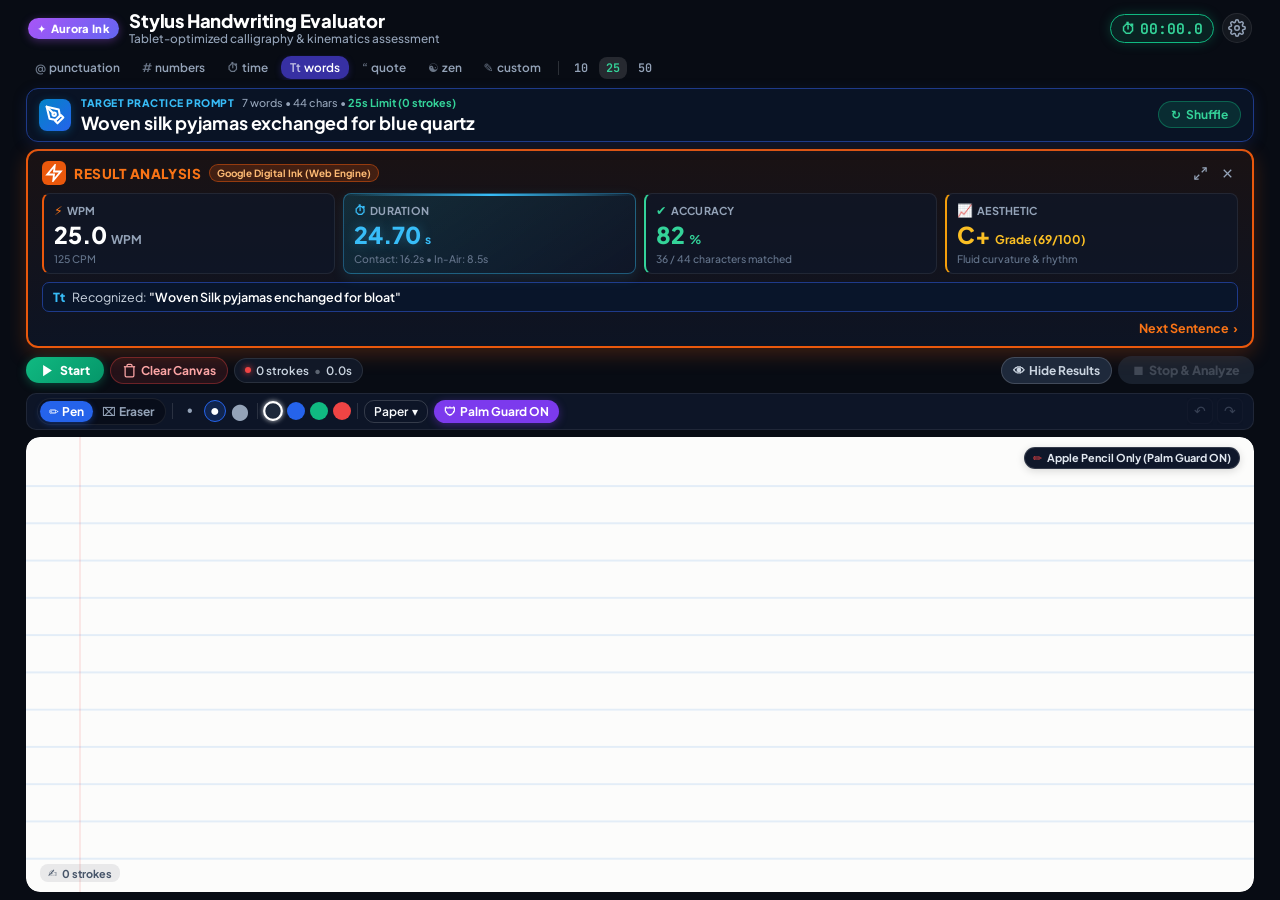
==== web_testing_environment/index.html @ 8c49cb5a "RapidWrite Studio: tablet handwriting evaluator, 4-metric dashboard (WPM, DURATION, ACCURACY, AESTHE" ====
<!DOCTYPE html>
<html lang="en">
<head>
  <meta charset="UTF-8">
  <meta name="viewport" content="width=device-width, initial-scale=1.0, maximum-scale=5.0, user-scalable=yes, viewport-fit=cover">
  <title>Stylus Handwriting Evaluator — Rapid Write</title>
  <link rel="preconnect" href="https://fonts.googleapis.com">
  <link rel="preconnect" href="https://fonts.gstatic.com" crossorigin>
  <link href="https://fonts.googleapis.com/css2?family=Plus+Jakarta+Sans:wght@400;500;600;700;800&family=JetBrains+Mono:wght@400;500;700&display=swap" rel="stylesheet">
  <link rel="stylesheet" href="style.css">
  <script src="tesseract.min.js"></script>
</head>
<body class="dark-theme">
  <div class="app-container">

    <!-- 1. TOP HEADER (Aurora Ink, Title, Live Timer at Top Right, Settings) -->
    <header class="app-header">
      <div class="header-left">
        <div class="badge-aurora">
          <span class="aurora-sparkle">✦</span>
          <span>Aurora Ink</span>
        </div>
        <div class="title-wrap">
          <h1>Stylus Handwriting Evaluator</h1>
          <p class="subtitle">Tablet-optimized calligraphy & kinematics assessment</p>
        </div>
      </div>

      <div class="header-right">
        <!-- Live Countdown / Elapsed Timer placed at TOP -->
        <div class="timer-badge-top" id="topTimerBadge" title="Timer starts automatically on first pen stroke">
          <span class="timer-icon">⏱</span>
          <span class="timer-digits" id="topTimerDigits">00:00.0</span>
        </div>

        <!-- Settings Gear Button -->
        <button type="button" class="btn-icon-gear" id="btnSettings" title="Studio Settings & Diagnostics">
          <svg width="18" height="18" viewBox="0 0 24 24" fill="none" stroke="currentColor" stroke-width="2" stroke-linecap="round" stroke-linejoin="round">
            <circle cx="12" cy="12" r="3"></circle>
            <path d="M19.4 15a1.65 1.65 0 0 0 .33 1.82l.06.06a2 2 0 0 1 0 2.83 2 2 0 0 1-2.83 0l-.06-.06a1.65 1.65 0 0 0-1.82-.33 1.65 1.65 0 0 0-1 1.51V21a2 2 0 0 1-2 2 2 2 0 0 1-2-2v-.09A1.65 1.65 0 0 0 9 19.4a1.65 1.65 0 0 0-1.82.33l-.06.06a2 2 0 0 1-2.83 0 2 2 0 0 1 0-2.83l.06-.06a1.65 1.65 0 0 0 .33-1.82 1.65 1.65 0 0 0-1.51-1H3a2 2 0 0 1-2-2 2 2 0 0 1 2-2h.09A1.65 1.65 0 0 0 4.6 9a1.65 1.65 0 0 0-.33-1.82l-.06-.06a2 2 0 0 1 0-2.83 2 2 0 0 1 2.83 0l.06.06a1.65 1.65 0 0 0 1.82.33H9a1.65 1.65 0 0 0 1-1.51V3a2 2 0 0 1 2-2 2 2 0 0 1 2 2v.09a1.65 1.65 0 0 0 1 1.51 1.65 1.65 0 0 0 1.82-.33l.06-.06a2 2 0 0 1 2.83 0 2 2 0 0 1 0 2.83l-.06.06a1.65 1.65 0 0 0-.33 1.82V9a1.65 1.65 0 0 0 1.51 1H21a2 2 0 0 1 2 2 2 2 0 0 1-2 2h-.09a1.65 1.65 0 0 0-1.51 1z"></path>
          </svg>
        </button>
      </div>
    </header>

    <!-- 2. CATEGORY / LENGTH SELECTOR (Monkeytype Style) -->
    <nav class="category-nav-bar" aria-label="Practice Categories">
      <div class="category-pill-group">
        <button type="button" class="cat-pill" data-cat="punctuation">
          <span class="cat-prefix">@</span> punctuation
        </button>
        <button type="button" class="cat-pill" data-cat="numbers">
          <span class="cat-prefix">#</span> numbers
        </button>
        <button type="button" class="cat-pill" data-cat="time">
          <span class="cat-prefix">⏱</span> time
        </button>
        <button type="button" class="cat-pill active" data-cat="words">
          <span class="cat-prefix">Tt</span> words
        </button>
        <button type="button" class="cat-pill" data-cat="quote">
          <span class="cat-prefix">“</span> quote
        </button>
        <button type="button" class="cat-pill" data-cat="zen">
          <span class="cat-prefix">☯</span> zen
        </button>
        <button type="button" class="cat-pill" data-cat="custom">
          <span class="cat-prefix">✎</span> custom
        </button>
      </div>

      <div class="cat-vdivider"></div>

      <div class="length-pill-group">
        <button type="button" class="len-pill" data-len="10">10</button>
        <button type="button" class="len-pill active" data-len="25">25</button>
        <button type="button" class="len-pill" data-len="50">50</button>
      </div>
    </nav>

    <!-- 3. TARGET PRACTICE PROMPT CARD -->
    <section class="target-prompt-card" id="targetPromptCard">
      <div class="prompt-icon-badge">
        <svg width="20" height="20" viewBox="0 0 24 24" fill="none" stroke="currentColor" stroke-width="2.5" stroke-linecap="round" stroke-linejoin="round">
          <path d="M12 19l7-7 3 3-7 7-3-3z"></path>
          <path d="M18 13l-1.5-7.5L2 2l3.5 14.5L13 18l5-5z"></path>
          <path d="M2 2l7.586 7.586"></path>
          <circle cx="11" cy="11" r="2"></circle>
        </svg>
      </div>

      <div class="prompt-content-wrap">
        <div class="prompt-meta-header">
          <span class="prompt-title-tag">TARGET PRACTICE PROMPT</span>
          <span class="prompt-metrics-tag" id="promptMetricsTag">7 words • 44 chars • <span class="timing-highlight" id="promptTimingText">Timing (0 strokes)</span></span>
        </div>
        <div class="prompt-sentence-display" id="targetSentenceText">
          Woven silk pyjamas exchanged for blue quartz
        </div>
        <!-- Disappearance notice banner (Completely replaces the sentence when time expires) -->
        <div class="prompt-expired-completely hidden" id="promptExpiredNote">
          <div class="expired-lock-icon">🔒</div>
          <div class="expired-content">
            <strong>PROMPT TIME EXPIRED — SENTENCE DISAPPEARED</strong>
            <p>Target sentence is hidden! Continue writing the remainder from memory.</p>
          </div>
        </div>
      </div>

      <div class="prompt-actions-wrap">
        <button type="button" class="btn-shuffle" id="btnShufflePrompt" title="Load next practice sentence">
          <span class="icon-shuffle">↻</span>
          <span>Shuffle</span>
        </button>
      </div>
    </section>

    <!-- 4. STREAMLINED RESULT ANALYSIS CARD (Matching Speaker's Reference) -->
    <section class="result-analysis-card" id="resultAnalysisCard">
      <div class="result-card-header">
        <div class="header-tag-group">
          <div class="analysis-icon-box">
            <svg width="18" height="18" viewBox="0 0 24 24" fill="none" stroke="currentColor" stroke-width="2.5">
              <polygon points="13 2 3 14 12 14 11 22 21 10 12 10 13 2"></polygon>
            </svg>
          </div>
          <h2 class="analysis-title">RESULT ANALYSIS</h2>
          <span class="engine-badge" id="recognitionEngineBadge">Google Digital Ink (Web Engine)</span>
        </div>

        <div class="header-action-group">
          <button type="button" class="btn-card-ctrl" id="btnExpandResults" title="Toggle Fullscreen / Compact View">
            <svg width="15" height="15" viewBox="0 0 24 24" fill="none" stroke="currentColor" stroke-width="2">
              <polyline points="15 3 21 3 21 9"></polyline>
              <polyline points="9 21 3 21 3 15"></polyline>
              <line x1="21" y1="3" x2="14" y2="10"></line>
              <line x1="3" y1="21" x2="10" y2="14"></line>
            </svg>
          </button>
          <button type="button" class="btn-card-ctrl" id="btnCloseResults" title="Dismiss Results">
            <svg width="15" height="15" viewBox="0 0 24 24" fill="none" stroke="currentColor" stroke-width="2">
              <line x1="18" y1="6" x2="6" y2="18"></line>
              <line x1="6" y1="6" x2="18" y2="18"></line>
            </svg>
          </button>
        </div>
      </div>

      <!-- 4 High-Impact Metric Cards: WPM | DURATION | ACCURACY | AESTHETIC -->
      <div class="metrics-four-cards">
        <!-- Metric 1: WPM -->
        <div class="metric-card card-speed">
          <div class="metric-head">
            <span class="icon-stat icon-bolt">⚡</span>
            <span class="metric-label">WPM</span>
          </div>
          <div class="metric-value-wrap">
            <span class="metric-big-num" id="resSpeedValue">25.0</span>
            <span class="metric-unit">WPM</span>
          </div>
          <div class="metric-footer-note" id="resSpeedSub">125 CPM</div>
        </div>

        <!-- Metric 2: DURATION (Grounded Temporal Gating Model) -->
        <div class="metric-card card-duration">
          <div class="metric-head">
            <span class="icon-stat icon-timer">⏱</span>
            <span class="metric-label">DURATION</span>
          </div>
          <div class="metric-value-wrap">
            <span class="metric-big-num color-cyan" id="resDurationValue">24.70</span>
            <span class="metric-unit color-cyan">s</span>
          </div>
          <div class="metric-footer-note" id="resDurationSub">Contact: 16.2s • In-Air: 8.5s</div>
        </div>

        <!-- Metric 3: Accuracy -->
        <div class="metric-card card-accuracy">
          <div class="metric-head">
            <span class="icon-stat icon-check">✔</span>
            <span class="metric-label">ACCURACY</span>
          </div>
          <div class="metric-value-wrap">
            <span class="metric-big-num color-green" id="resAccuracyValue">82</span>
            <span class="metric-unit color-green">%</span>
          </div>
          <div class="metric-footer-note" id="resAccuracySub">36 / 44 characters matched</div>
        </div>

        <!-- Metric 4: Aesthetic -->
        <div class="metric-card card-aesthetic">
          <div class="metric-head">
            <span class="icon-stat icon-chart">📈</span>
            <span class="metric-label">AESTHETIC</span>
          </div>
          <div class="metric-value-wrap">
            <span class="metric-big-num color-amber" id="resAestheticGrade">C+</span>
            <span class="metric-unit color-amber" id="resAestheticScore">Grade (69/100)</span>
          </div>
          <div class="metric-footer-note" id="resAestheticSub">Fluid curvature & rhythm</div>
        </div>
      </div>

      <!-- Recognized Text Strip -->
      <div class="recognized-text-bar">
        <span class="rec-symbol">Tt</span>
        <span class="rec-content">
          Recognized: <strong id="resRecognizedText">"Woven Silk pyjamas enchanged for bloat"</strong>
        </span>
      </div>

      <!-- Next Sentence Button -->
      <div class="result-card-footer">
        <button type="button" class="btn-next-sentence" id="btnNextSentence">
          <span>Next Sentence</span>
          <span class="arrow-icon">›</span>
        </button>
      </div>
    </section>

    <!-- 5. ACTION BAR (Start, Clear Canvas, Live Telemetry, Hide Results, Stop & Analyze) -->
    <!-- Positioned ABOVE the notepad so the bottom is completely free! -->
    <section class="canvas-action-bar">
      <div class="action-bar-left">
        <!-- 1. Start Button: Step 1 Arming State (Timer held stationary at 00:00.0) -->
        <button type="button" class="btn-action-start" id="btnStartSession" title="Step 1: Arm writing session. Timer starts on first pen stroke.">
          <svg width="15" height="15" viewBox="0 0 24 24" fill="currentColor">
            <polygon points="5 3 19 12 5 21 5 3"></polygon>
          </svg>
          <span id="lblStartSession">Start</span>
        </button>

        <button type="button" class="btn-action-clear" id="btnClearCanvas">
          <svg width="15" height="15" viewBox="0 0 24 24" fill="none" stroke="currentColor" stroke-width="2">
            <polyline points="3 6 5 6 21 6"></polyline>
            <path d="M19 6v14a2 2 0 0 1-2 2H7a2 2 0 0 1-2-2V6m3 0V4a2 2 0 0 1 2-2h4a2 2 0 0 1 2 2v2"></path>
          </svg>
          <span>Clear Canvas</span>
        </button>

        <div class="telemetry-pill-active" id="telemetryPill">
          <span class="pulse-dot"></span>
          <span id="statStrokesPill">0 strokes</span>
          <span class="pill-sep">•</span>
          <span id="statTimePill">0.0s</span>
        </div>
      </div>

      <div class="action-bar-right">
        <button type="button" class="btn-toggle-results" id="btnToggleResults">
          <span class="eye-icon">👁</span>
          <span id="lblToggleResults">Hide Results</span>
        </button>

        <!-- 5. Stop & Analyze Button: Step 5 Duration = T_last - T_first -->
        <button type="button" class="btn-submit-analyze" id="btnSubmitAnalyze" disabled title="Step 5: Stop recording and compute Writing Duration = T_last - T_first">
          <span class="rocket-icon">⏹</span>
          <span id="lblSubmitAnalyze">Stop &amp; Analyze</span>
        </button>
      </div>
    </section>

    <!-- 6. CANVAS TOOLBAR (Pen, Eraser, Sizes, Colors, Paper Type, Palm Guard, Undo/Redo) -->
    <section class="canvas-toolbar">
      <div class="toolbar-left">
        <!-- Pen & Eraser Mode Toggle -->
        <div class="tool-switch">
          <button type="button" class="tool-btn active" id="btnToolPen">
            <span class="tool-icon">✏</span>
            <span>Pen</span>
          </button>
          <button type="button" class="tool-btn" id="btnToolEraser">
            <span class="tool-icon">⌧</span>
            <span>Eraser</span>
          </button>
        </div>

        <div class="tool-divider"></div>

        <!-- Stroke Width Dots -->
        <div class="stroke-size-selector" aria-label="Stroke Thickness">
          <button type="button" class="size-dot sm" data-size="2" title="Fine (2px)">•</button>
          <button type="button" class="size-dot md active" data-size="4" title="Medium (4px)">●</button>
          <button type="button" class="size-dot lg" data-size="7" title="Bold (7px)">⬤</button>
        </div>

        <div class="tool-divider"></div>

        <!-- Color Swatches -->
        <div class="color-palette" aria-label="Ink Color">
          <button type="button" class="swatch-btn active" data-color="#1e293b" style="background-color: #1e293b;" title="Dark Charcoal"></button>
          <button type="button" class="swatch-btn" data-color="#2563eb" style="background-color: #2563eb;" title="Royal Blue"></button>
          <button type="button" class="swatch-btn" data-color="#10b981" style="background-color: #10b981;" title="Emerald Green"></button>
          <button type="button" class="swatch-btn" data-color="#ef4444" style="background-color: #ef4444;" title="Crimson Red"></button>
        </div>

        <div class="tool-divider"></div>

        <!-- Paper Selector Dropdown -->
        <div class="dropdown-container">
          <button type="button" class="btn-paper-select" id="btnPaperSelect">
            <span>Paper</span>
            <span class="dropdown-caret">▾</span>
          </button>
          <div class="paper-dropdown-menu hidden" id="paperMenu">
            <button type="button" class="paper-option active" data-paper="ruled">Ruled Lined Paper</button>
            <button type="button" class="paper-option" data-paper="grid">Grid Graph Paper</button>
            <button type="button" class="paper-option" data-paper="blank">Blank White Paper</button>
          </div>
        </div>

        <!-- Palm Guard Toggle Pill -->
        <button type="button" class="btn-palm-guard active" id="btnPalmGuard" title="Strict Palm Rejection: Pen draws ink, finger scrolls vertically">
          <span class="shield-icon">🛡</span>
          <span>Palm Guard ON</span>
        </button>
      </div>

      <div class="toolbar-right">
        <!-- Undo & Redo -->
        <div class="history-controls">
          <button type="button" class="btn-history" id="btnUndo" title="Undo stroke (Ctrl+Z)" disabled>
            <span>↶</span>
          </button>
          <button type="button" class="btn-history" id="btnRedo" title="Redo stroke (Ctrl+Y)" disabled>
            <span>↷</span>
          </button>
        </div>
      </div>
    </section>

    <!-- 7. NOTEPAD CANVAS WRITING AREA -->
    <!-- 
      SEPARATION OF STYLUS WRITING FROM TOUCH SCROLLING:
      - touch-action: pan-y enables native, fluid vertical scrolling when touched by fingers / palms.
      - Pointer events are inspected:
        • 'pen' pointer events draw handwriting on the canvas and call preventDefault().
        • 'touch' pointer events are NEVER drawn and DO NOT prevent default, allowing the student
          to scroll the notepad vertically with their fingers effortlessly without leaving marks!
    -->
    <main class="notepad-scroll-container" id="notepadScrollContainer">
      <div class="notepad-sheet-frame" id="notepadSheetFrame">
        
        <!-- Floating Top-Right Badge: Apple Pencil Only (Palm Guard ON) -->
        <div class="canvas-floating-badge badge-top-right" id="badgeApplePencil">
          <span class="stylus-dot-icon">✏</span>
          <span id="lblInputStatus">Apple Pencil Only (Palm Guard ON)</span>
        </div>

        <!-- Floating Bottom-Left Badge: Stroke Counter -->
        <div class="canvas-floating-badge badge-bottom-left" id="badgeStrokeCount">
          <span>✍</span>
          <span id="canvasStrokesLabel">0 strokes</span>
        </div>

        <!-- Guidelines Canvas (Ruled lines / Grid) -->
        <canvas id="guideCanvas" class="sheet-canvas"></canvas>

        <!-- Active Ink Drawing Canvas -->
        <canvas id="drawCanvas" class="sheet-canvas"></canvas>
      </div>
    </main>

  </div>

  <!-- Settings & QR Modal -->
  <div class="modal-overlay hidden" id="settingsModal">
    <div class="modal-card">
      <div class="modal-header">
        <h3>Studio Settings &amp; Telemetry</h3>
        <button type="button" class="btn-modal-close" id="btnCloseModal">✕</button>
      </div>
      <div class="modal-body">
        <div class="setting-item">
          <div>
            <strong>Strict Stylus-Only Palm Rejection</strong>
            <p>Reject all finger touches from drawing (allows vertical touch scrolling)</p>
          </div>
          <input type="checkbox" id="chkStrictStylus" checked>
        </div>
        <div class="setting-item">
          <div>
            <strong>Show Ruled Notebook Lines</strong>
            <p>Display calibrated writing guidelines on notepad</p>
          </div>
          <input type="checkbox" id="chkRuledLines" checked>
        </div>
        <div class="setting-item">
          <div>
            <strong>Desktop Mouse Debug Drawing</strong>
            <p>Allow mouse clicks to draw when testing on desktop laptop</p>
          </div>
          <input type="checkbox" id="chkMouseDebug" checked>
        </div>
        <div class="qr-connection-box">
          <strong>Connect iPad or Tablet:</strong>
          <p>Scan to open this live session on your tablet via Cloudflare Tunnel:</p>
          <img src="qr_code.png" alt="Cloudflare QR Code" class="modal-qr-img">
        </div>
      </div>
    </div>
  </div>

  <script src="app.js"></script>
</body>
</html>
---- web_testing_environment/style.css ----
/* ==========================================================================
   RapidWrite — Stylus Handwriting Evaluator UI
   Fixed Screen Tablet & Laptop Studio Layout (Zero Page Scrolling / Overflow)
   ========================================================================== */

:root {
  --bg-app: #080c14;
  --bg-card: #0d1424;
  --bg-card-hover: #121c32;
  --bg-elevated: #16223d;
  --border-subtle: rgba(255, 255, 255, 0.08);
  --border-medium: rgba(255, 255, 255, 0.16);

  --text-white: #ffffff;
  --text-primary: #f8fafc;
  --text-secondary: #94a3b8;
  --text-muted: #64748b;

  --accent-cyan: #38bdf8;
  --accent-blue: #2563eb;
  --accent-green: #10b981;
  --accent-green-bright: #34d399;
  --accent-orange: #ea580c;
  --accent-orange-bright: #f97316;
  --accent-purple: #7c3aed;
  --accent-purple-bright: #a855f7;
  --accent-red: #ef4444;
  --accent-amber: #f59e0b;

  --font-main: 'Plus Jakarta Sans', system-ui, -apple-system, sans-serif;
  --font-mono: 'JetBrains Mono', monospace;
}

* {
  box-sizing: border-box;
  margin: 0;
  padding: 0;
  -webkit-font-smoothing: antialiased;
}

/* ================= PREVENT ANY WINDOW SCROLLING ================= */
html, body {
  background: var(--bg-app);
  color: var(--text-primary);
  font-family: var(--font-main);
  width: 100vw;
  height: 100vh;
  height: 100dvh;
  height: 100svh; /* Smallest mobile viewport height: fits even with address bar! */
  margin: 0;
  padding: 0;
  overflow: hidden !important; /* STRICTLY ZERO PAGE SCROLLBARS */
  position: fixed; /* Prevents rubber-band page bouncing on iOS and Android */
  top: 0;
  left: 0;
  right: 0;
  bottom: 0;
  overscroll-behavior: none !important;
  touch-action: none !important; /* STRICTLY PREVENTS BROWSER SCROLLING */
  -webkit-user-select: none;
  user-select: none;
}

/* App Container: Fills 100% of visible viewport without any overflow */
.app-container {
  display: flex;
  flex-direction: column;
  width: 100%;
  height: 100%;
  height: 100dvh;
  height: 100svh;
  max-width: 1260px;
  margin: 0 auto;
  padding: clamp(4px, 1vh, 8px) clamp(8px, 1.5vw, 16px);
  gap: clamp(4px, 0.8vh, 8px);
  overflow: hidden !important; /* ZERO PAGE SCROLL */
  box-sizing: border-box;
}

/* ================= 1. APP HEADER ================= */
.app-header {
  display: flex;
  align-items: center;
  justify-content: space-between;
  padding: 2px 2px;
  gap: 10px;
  flex-shrink: 0; /* Never collapse */
}

.header-left {
  display: flex;
  align-items: center;
  gap: 10px;
  min-width: 0;
}

.badge-aurora {
  display: inline-flex;
  align-items: center;
  gap: 4px;
  background: linear-gradient(135deg, #a855f7 0%, #6366f1 100%);
  color: #ffffff;
  font-size: 0.7rem;
  font-weight: 800;
  padding: 3px 9px;
  border-radius: 16px;
  letter-spacing: 0.03em;
  white-space: nowrap;
  box-shadow: 0 2px 8px rgba(168, 85, 247, 0.35);
  flex-shrink: 0;
}

.title-wrap {
  min-width: 0;
}

.title-wrap h1 {
  font-size: clamp(0.92rem, 1.6vw, 1.15rem);
  font-weight: 800;
  color: var(--text-white);
  letter-spacing: -0.01em;
  white-space: nowrap;
  overflow: hidden;
  text-overflow: ellipsis;
  line-height: 1.2;
}

.title-wrap .subtitle {
  font-size: clamp(0.66rem, 1.1vw, 0.74rem);
  color: var(--text-secondary);
  font-weight: 500;
  white-space: nowrap;
  overflow: hidden;
  text-overflow: ellipsis;
  line-height: 1.2;
}

.header-right {
  display: flex;
  align-items: center;
  gap: 8px;
  flex-shrink: 0;
}

/* Live Countdown / Elapsed Timer Pill at TOP */
.timer-badge-top {
  display: inline-flex;
  align-items: center;
  gap: 5px;
  background: rgba(16, 185, 129, 0.12);
  border: 1.5px solid var(--accent-green);
  color: var(--accent-green-bright);
  padding: 4px 10px;
  border-radius: 16px;
  font-family: var(--font-mono);
  font-weight: 700;
  font-size: clamp(0.82rem, 1.4vw, 0.92rem);
  box-shadow: 0 0 12px rgba(16, 185, 129, 0.25);
  white-space: nowrap;
  transition: all 0.2s ease;
}

.timer-badge-top.warning {
  border-color: var(--accent-red);
  color: #fca5a5;
  background: rgba(239, 68, 68, 0.15);
  box-shadow: 0 0 12px rgba(239, 68, 68, 0.35);
}

.timer-icon {
  font-size: 0.9rem;
}

.btn-icon-gear {
  background: rgba(255, 255, 255, 0.05);
  border: 1px solid var(--border-subtle);
  color: var(--text-secondary);
  width: 30px;
  height: 30px;
  border-radius: 50%;
  display: flex;
  align-items: center;
  justify-content: center;
  cursor: pointer;
  transition: all 0.2s;
  flex-shrink: 0;
}

.btn-icon-gear:hover {
  background: rgba(255, 255, 255, 0.12);
  color: var(--text-white);
}

/* ================= 2. CATEGORY & LENGTH NAV ================= */
.category-nav-bar {
  display: flex;
  align-items: center;
  justify-content: flex-start;
  gap: 6px;
  padding: 1px 0;
  overflow-x: auto;
  scrollbar-width: none;
  -webkit-overflow-scrolling: touch;
  flex-shrink: 0; /* Never collapse */
}
.category-nav-bar::-webkit-scrollbar {
  display: none;
}

.category-pill-group,
.length-pill-group {
  display: flex;
  align-items: center;
  gap: 4px;
  flex-shrink: 0;
}

.cat-pill {
  background: transparent;
  border: none;
  color: var(--text-secondary);
  font-family: var(--font-main);
  font-size: 0.74rem;
  font-weight: 600;
  padding: 4px 9px;
  border-radius: 10px;
  cursor: pointer;
  transition: all 0.15s ease;
  display: inline-flex;
  align-items: center;
  gap: 3px;
  white-space: nowrap;
}

.cat-pill .cat-prefix {
  opacity: 0.7;
}

.cat-pill:hover {
  color: var(--text-primary);
  background: rgba(255, 255, 255, 0.05);
}

.cat-pill.active {
  background: #3730a3;
  color: #ffffff;
  box-shadow: 0 2px 6px rgba(55, 48, 163, 0.4);
}

.cat-vdivider {
  width: 1px;
  height: 14px;
  background: rgba(255, 255, 255, 0.15);
  margin: 0 2px;
  flex-shrink: 0;
}

.len-pill {
  background: transparent;
  border: none;
  color: var(--text-secondary);
  font-family: var(--font-mono);
  font-size: 0.74rem;
  font-weight: 600;
  padding: 3px 7px;
  border-radius: 8px;
  cursor: pointer;
  white-space: nowrap;
  transition: all 0.15s;
}

.len-pill:hover {
  color: var(--text-primary);
}

.len-pill.active {
  background: rgba(255, 255, 255, 0.12);
  color: var(--accent-green-bright);
}

/* ================= 3. TARGET PRACTICE PROMPT CARD ================= */
.target-prompt-card {
  background: #091325;
  border: 1.5px solid #1e3a8a;
  border-radius: 12px;
  padding: 7px 12px;
  display: flex;
  align-items: center;
  gap: 10px;
  box-shadow: 0 4px 14px rgba(30, 58, 138, 0.25);
  position: relative;
  flex-shrink: 0; /* Never collapse */
}

.prompt-icon-badge {
  width: 32px;
  height: 32px;
  min-width: 32px;
  background: linear-gradient(135deg, #0284c7 0%, #2563eb 100%);
  border-radius: 8px;
  display: flex;
  align-items: center;
  justify-content: center;
  color: #ffffff;
  box-shadow: 0 2px 8px rgba(2, 132, 199, 0.35);
  flex-shrink: 0;
}

.prompt-content-wrap {
  flex: 1;
  min-width: 0;
}

.prompt-meta-header {
  display: flex;
  align-items: center;
  gap: 8px;
  margin-bottom: 2px;
  flex-wrap: wrap;
}

.prompt-title-tag {
  font-size: 0.65rem;
  font-weight: 800;
  color: var(--accent-cyan);
  letter-spacing: 0.05em;
}

.prompt-metrics-tag {
  font-size: 0.68rem;
  color: var(--text-secondary);
  font-weight: 500;
}

.timing-highlight {
  color: var(--accent-green-bright);
  font-weight: 700;
}

.prompt-sentence-display {
  font-size: clamp(0.95rem, 1.6vw, 1.12rem);
  font-weight: 700;
  color: var(--text-white);
  line-height: 1.3;
  letter-spacing: -0.01em;
  transition: opacity 0.2s ease;
}

/* COMPLETE SENTENCE DISAPPEARANCE */
.prompt-sentence-display.disappeared {
  display: none !important;
}

.prompt-expired-completely {
  display: flex;
  align-items: center;
  gap: 8px;
  background: rgba(239, 68, 68, 0.12);
  border: 1.5px dashed rgba(239, 68, 68, 0.5);
  border-radius: 8px;
  padding: 6px 10px;
  color: #fca5a5;
  animation: fadeInExpired 0.3s ease-out;
}

.prompt-expired-completely.hidden {
  display: none !important;
}

.expired-lock-icon {
  font-size: 1.1rem;
  flex-shrink: 0;
}

.expired-content strong {
  display: block;
  font-size: 0.78rem;
  color: #f87171;
  letter-spacing: 0.03em;
}

.expired-content p {
  font-size: 0.7rem;
  color: #cbd5e1;
  margin-top: 1px;
}

@keyframes fadeInExpired {
  from { opacity: 0; transform: scale(0.98); }
  to { opacity: 1; transform: scale(1); }
}

.prompt-actions-wrap {
  display: flex;
  align-items: center;
  flex-shrink: 0;
}

.btn-shuffle {
  background: rgba(16, 185, 129, 0.15);
  border: 1px solid rgba(16, 185, 129, 0.4);
  color: var(--accent-green-bright);
  font-family: var(--font-main);
  font-size: 0.75rem;
  font-weight: 700;
  padding: 5px 12px;
  border-radius: 16px;
  cursor: pointer;
  display: inline-flex;
  align-items: center;
  gap: 5px;
  white-space: nowrap;
  transition: all 0.2s;
}

.btn-shuffle:hover {
  background: rgba(16, 185, 129, 0.25);
  border-color: var(--accent-green);
  transform: translateY(-1px);
}

/* ================= 4. STREAMLINED RESULT ANALYSIS CARD ================= */
.result-analysis-card {
  background: linear-gradient(180deg, rgba(234, 88, 12, 0.08) 0%, rgba(13, 20, 36, 0.98) 100%);
  border: 2px solid var(--accent-orange);
  border-radius: 12px;
  padding: 10px 14px;
  box-shadow: 0 6px 20px rgba(234, 88, 12, 0.25);
  display: flex;
  flex-direction: column;
  gap: 8px;
  flex-shrink: 0;
  max-height: 220px;
  overflow-y: auto;
  transition: all 0.3s ease;
}

.result-analysis-card.collapsed {
  display: none !important;
}

.result-card-header {
  display: flex;
  align-items: center;
  justify-content: space-between;
}

.header-tag-group {
  display: flex;
  align-items: center;
  gap: 8px;
}

.analysis-icon-box {
  width: 24px;
  height: 24px;
  background: var(--accent-orange);
  color: #ffffff;
  border-radius: 6px;
  display: flex;
  align-items: center;
  justify-content: center;
  flex-shrink: 0;
}

.analysis-title {
  font-size: 0.85rem;
  font-weight: 800;
  color: var(--accent-orange-bright);
  letter-spacing: 0.04em;
}

.engine-badge {
  background: rgba(234, 88, 12, 0.2);
  border: 1px solid rgba(234, 88, 12, 0.5);
  color: #fdba74;
  font-size: 0.62rem;
  font-weight: 700;
  padding: 2px 7px;
  border-radius: 10px;
}

.header-action-group {
  display: flex;
  align-items: center;
  gap: 6px;
}

.btn-card-ctrl {
  background: transparent;
  border: none;
  color: var(--text-secondary);
  cursor: pointer;
  padding: 3px;
  border-radius: 5px;
  display: flex;
  align-items: center;
  justify-content: center;
  transition: color 0.15s;
}

.btn-card-ctrl:hover {
  color: var(--text-white);
  background: rgba(255, 255, 255, 0.08);
}

.metrics-three-cards,
.metrics-four-cards {
  display: grid;
  grid-template-columns: repeat(4, 1fr);
  gap: 8px;
}

.metric-card {
  background: rgba(15, 23, 42, 0.65);
  border: 1px solid rgba(255, 255, 255, 0.08);
  border-radius: 8px;
  padding: 8px 10px;
  display: flex;
  flex-direction: column;
  gap: 2px;
  transition: transform 0.15s ease, border-color 0.15s ease;
}

/* Enhanced DURATION card styling */
.metric-card.card-duration {
  background: linear-gradient(145deg, rgba(14, 116, 144, 0.28) 0%, rgba(15, 23, 42, 0.8) 100%);
  border: 1px solid rgba(56, 189, 248, 0.38);
  box-shadow: 0 4px 14px rgba(56, 189, 248, 0.12);
  position: relative;
  overflow: hidden;
}

.metric-card.card-duration::after {
  content: '';
  position: absolute;
  top: 0;
  left: 0;
  right: 0;
  height: 2px;
  background: linear-gradient(90deg, transparent, var(--accent-cyan), transparent);
}

.metric-card.card-speed {
  border-left: 2px solid var(--accent-orange);
}

.metric-card.card-accuracy {
  border-left: 2px solid var(--accent-green-bright);
}

.metric-card.card-aesthetic {
  border-left: 2px solid var(--accent-amber);
}

.metric-head {
  display: flex;
  align-items: center;
  gap: 4px;
  font-size: 0.68rem;
  font-weight: 700;
  color: var(--text-secondary);
  letter-spacing: 0.02em;
}

.icon-stat {
  font-size: 0.78rem;
}

.icon-bolt {
  color: var(--accent-orange-bright);
}

.icon-timer {
  color: var(--accent-cyan);
}

.icon-check {
  color: var(--accent-green-bright);
}

.icon-chart {
  color: var(--accent-amber);
}

.metric-value-wrap {
  display: flex;
  align-items: baseline;
  gap: 4px;
}

.metric-big-num {
  font-family: var(--font-main);
  font-size: clamp(1.2rem, 2vw, 1.45rem);
  font-weight: 800;
  color: var(--text-white);
}

.metric-big-num.color-green {
  color: var(--accent-green-bright);
}

.metric-big-num.color-amber {
  color: #fbbf24;
}

.metric-big-num.color-cyan {
  color: var(--accent-cyan);
  text-shadow: 0 0 12px rgba(56, 189, 248, 0.35);
}

.metric-unit {
  font-size: 0.75rem;
  font-weight: 700;
  color: var(--text-secondary);
}

.metric-unit.color-green {
  color: var(--accent-green-bright);
}

.metric-unit.color-amber {
  color: #fbbf24;
}

.metric-unit.color-cyan {
  color: var(--accent-cyan);
}

.metric-footer-note {
  font-size: 0.65rem;
  color: var(--text-muted);
  font-weight: 500;
  margin-top: 1px;
}

.recognized-text-bar {
  background: #09152a;
  border: 1px solid #1e3a8a;
  border-radius: 7px;
  padding: 6px 10px;
  display: flex;
  align-items: center;
  gap: 7px;
}

.rec-symbol {
  font-weight: 800;
  color: var(--accent-cyan);
  font-size: 0.78rem;
}

.rec-content {
  font-size: 0.78rem;
  color: #cbd5e1;
}

.rec-content strong {
  color: var(--text-white);
  font-weight: 600;
}

.result-card-footer {
  display: flex;
  justify-content: flex-end;
}

.btn-next-sentence {
  background: transparent;
  border: none;
  color: var(--accent-orange-bright);
  font-family: var(--font-main);
  font-size: 0.78rem;
  font-weight: 700;
  cursor: pointer;
  display: inline-flex;
  align-items: center;
  gap: 4px;
  transition: transform 0.15s;
}

.btn-next-sentence:hover {
  transform: translateX(3px);
  color: #fb923c;
}

/* ================= 5. CANVAS ACTION BAR ================= */
.canvas-action-bar {
  display: flex;
  align-items: center;
  justify-content: space-between;
  padding: 1px 0;
  gap: 8px;
  flex-shrink: 0; /* Never collapse */
}

.action-bar-left,
.action-bar-right {
  display: flex;
  align-items: center;
  gap: 6px;
  flex-wrap: nowrap;
}

/* 1. START SESSION BUTTON: Step 1 Arming State */
.btn-action-start {
  background: linear-gradient(135deg, #10b981 0%, #059669 100%);
  border: none;
  color: #ffffff;
  font-family: var(--font-main);
  font-size: 0.76rem;
  font-weight: 800;
  padding: 5px 14px;
  border-radius: 16px;
  cursor: pointer;
  display: inline-flex;
  align-items: center;
  gap: 5px;
  white-space: nowrap;
  box-shadow: 0 2px 10px rgba(16, 185, 129, 0.35);
  transition: all 0.2s ease;
}

.btn-action-start:hover {
  transform: translateY(-1px);
  box-shadow: 0 4px 14px rgba(16, 185, 129, 0.5);
}

.btn-action-start.armed {
  background: linear-gradient(135deg, #0d9488 0%, #0f766e 100%);
  box-shadow: 0 0 12px rgba(13, 148, 136, 0.7);
  animation: pulseArmed 1.8s infinite;
}

.btn-action-start.writing {
  background: linear-gradient(135deg, #2563eb 0%, #1d4ed8 100%);
  box-shadow: 0 0 12px rgba(37, 99, 235, 0.6);
  animation: none;
}

@keyframes pulseArmed {
  0% { box-shadow: 0 0 6px rgba(13, 148, 136, 0.4); }
  50% { box-shadow: 0 0 16px rgba(13, 148, 136, 0.85); }
  100% { box-shadow: 0 0 6px rgba(13, 148, 136, 0.4); }
}

.btn-action-clear {
  background: rgba(239, 68, 68, 0.12);
  border: 1px solid rgba(239, 68, 68, 0.35);
  color: #fca5a5;
  font-family: var(--font-main);
  font-size: 0.75rem;
  font-weight: 700;
  padding: 5px 11px;
  border-radius: 16px;
  cursor: pointer;
  display: inline-flex;
  align-items: center;
  gap: 4px;
  white-space: nowrap;
  transition: all 0.2s;
}

.btn-action-clear:hover {
  background: rgba(239, 68, 68, 0.22);
  border-color: var(--accent-red);
}

.telemetry-pill-active {
  background: #111827;
  border: 1px solid rgba(255, 255, 255, 0.1);
  color: #cbd5e1;
  font-size: 0.72rem;
  font-weight: 600;
  padding: 4px 10px;
  border-radius: 16px;
  display: inline-flex;
  align-items: center;
  gap: 5px;
  white-space: nowrap;
}

.pulse-dot {
  width: 6px;
  height: 6px;
  border-radius: 50%;
  background: var(--accent-red);
  box-shadow: 0 0 6px var(--accent-red);
  flex-shrink: 0;
}

.pill-sep {
  opacity: 0.4;
}

.btn-toggle-results {
  background: #1e293b;
  border: 1px solid var(--border-medium);
  color: #cbd5e1;
  font-family: var(--font-main);
  font-size: 0.75rem;
  font-weight: 700;
  padding: 5px 11px;
  border-radius: 16px;
  cursor: pointer;
  display: inline-flex;
  align-items: center;
  gap: 4px;
  white-space: nowrap;
  transition: all 0.2s;
}

.btn-toggle-results:hover {
  background: #334155;
  color: #ffffff;
}

.btn-submit-analyze {
  background: linear-gradient(135deg, #f97316 0%, #ea580c 100%);
  border: none;
  color: #ffffff;
  font-family: var(--font-main);
  font-size: 0.78rem;
  font-weight: 800;
  padding: 6px 14px;
  border-radius: 16px;
  cursor: pointer;
  display: inline-flex;
  align-items: center;
  gap: 5px;
  white-space: nowrap;
  box-shadow: 0 3px 12px rgba(234, 88, 12, 0.4);
  transition: all 0.2s;
}

.btn-submit-analyze:hover:not(:disabled) {
  transform: translateY(-1px);
  box-shadow: 0 5px 16px rgba(234, 88, 12, 0.55);
}

.btn-submit-analyze:disabled {
  opacity: 0.4;
  cursor: not-allowed;
  box-shadow: none !important;
  transform: none !important;
  background: #334155;
  color: #94a3b8;
}

/* ================= 6. CANVAS TOOLBAR ================= */
.canvas-toolbar {
  background: #0d1527;
  border: 1px solid var(--border-subtle);
  border-radius: 10px;
  padding: 4px 10px;
  display: flex;
  align-items: center;
  justify-content: space-between;
  gap: 6px;
  overflow-x: auto;
  scrollbar-width: none;
  -webkit-overflow-scrolling: touch;
  flex-shrink: 0; /* Never collapse */
}
.canvas-toolbar::-webkit-scrollbar {
  display: none;
}

.toolbar-left,
.toolbar-right {
  display: flex;
  align-items: center;
  gap: 6px;
  flex-shrink: 0;
}

.tool-switch {
  display: flex;
  background: #080d1a;
  border-radius: 16px;
  padding: 2px;
  border: 1px solid var(--border-subtle);
}

.tool-btn {
  background: transparent;
  border: none;
  color: var(--text-secondary);
  font-family: var(--font-main);
  font-size: 0.75rem;
  font-weight: 700;
  padding: 3px 9px;
  border-radius: 12px;
  cursor: pointer;
  display: inline-flex;
  align-items: center;
  gap: 3px;
  white-space: nowrap;
  transition: all 0.15s;
}

.tool-btn.active {
  background: var(--accent-blue);
  color: #ffffff;
  box-shadow: 0 2px 6px rgba(37, 99, 235, 0.4);
}

.tool-divider {
  width: 1px;
  height: 16px;
  background: rgba(255, 255, 255, 0.12);
  flex-shrink: 0;
}

.stroke-size-selector {
  display: flex;
  align-items: center;
  gap: 3px;
}

.size-dot {
  width: 22px;
  height: 22px;
  border-radius: 50%;
  border: 1.5px solid transparent;
  background: transparent;
  color: var(--text-secondary);
  font-size: 1rem;
  display: flex;
  align-items: center;
  justify-content: center;
  cursor: pointer;
  transition: all 0.15s;
}

.size-dot.active {
  border-color: var(--accent-blue);
  background: rgba(37, 99, 235, 0.2);
  color: #ffffff;
}

.color-palette {
  display: flex;
  align-items: center;
  gap: 5px;
}

.swatch-btn {
  width: 18px;
  height: 18px;
  border-radius: 50%;
  border: 2px solid transparent;
  cursor: pointer;
  flex-shrink: 0;
  transition: transform 0.15s, border-color 0.15s;
}

.swatch-btn:hover {
  transform: scale(1.15);
}

.swatch-btn.active {
  border-color: #ffffff;
  box-shadow: 0 0 5px rgba(255, 255, 255, 0.8);
  transform: scale(1.1);
}

.dropdown-container {
  position: relative;
}

.btn-paper-select {
  background: transparent;
  border: 1px solid var(--border-medium);
  color: var(--text-primary);
  font-family: var(--font-main);
  font-size: 0.75rem;
  font-weight: 600;
  padding: 3px 9px;
  border-radius: 10px;
  cursor: pointer;
  display: inline-flex;
  align-items: center;
  gap: 4px;
  white-space: nowrap;
}

.paper-dropdown-menu {
  position: absolute;
  top: 100%;
  left: 0;
  margin-top: 4px;
  background: #0f172a;
  border: 1px solid var(--border-medium);
  border-radius: 8px;
  padding: 3px;
  display: flex;
  flex-direction: column;
  min-width: 130px;
  z-index: 100;
  box-shadow: 0 8px 20px rgba(0, 0, 0, 0.5);
}

.paper-dropdown-menu.hidden {
  display: none;
}

.paper-option {
  background: transparent;
  border: none;
  color: var(--text-secondary);
  font-family: var(--font-main);
  font-size: 0.75rem;
  font-weight: 600;
  padding: 6px 9px;
  border-radius: 5px;
  text-align: left;
  cursor: pointer;
  white-space: nowrap;
}

.paper-option:hover,
.paper-option.active {
  background: rgba(255, 255, 255, 0.1);
  color: #ffffff;
}

.btn-palm-guard {
  background: var(--accent-purple);
  border: none;
  color: #ffffff;
  font-family: var(--font-main);
  font-size: 0.75rem;
  font-weight: 700;
  padding: 4px 10px;
  border-radius: 12px;
  cursor: pointer;
  display: inline-flex;
  align-items: center;
  gap: 4px;
  white-space: nowrap;
  box-shadow: 0 2px 8px rgba(124, 58, 237, 0.4);
}

.btn-palm-guard.disabled {
  background: #334155;
  color: #94a3b8;
  box-shadow: none;
}

.history-controls {
  display: flex;
  align-items: center;
  gap: 4px;
}

.btn-history {
  background: transparent;
  border: 1px solid var(--border-subtle);
  color: var(--text-secondary);
  width: 26px;
  height: 26px;
  border-radius: 6px;
  display: flex;
  align-items: center;
  justify-content: center;
  cursor: pointer;
  font-size: 0.9rem;
  transition: all 0.15s;
}

.btn-history:not(:disabled):hover {
  background: rgba(255, 255, 255, 0.1);
  color: #ffffff;
}

.btn-history:disabled {
  opacity: 0.3;
  cursor: not-allowed;
}

/* ================= 7. NOTEPAD CANVAS: 100% STATIC & SCREEN FILLING ================= */
/*
   CRITICAL REQUIREMENT #1 & #2:
   1. The writing interface is 100% STATIC: zero page movement or scrolling!
   2. Canvas uses flex: 1 1 0px to fill the EXACT remaining tablet viewport height.
   3. touch-action: none prevents ANY browser scrolling during stylus/palm touch.
*/
.notepad-scroll-container {
  width: 100%;
  flex: 1 1 0px; /* Takes 100% of remaining screen height */
  min-height: 0;  /* Critical: allows canvas to fit without forcing page overflow */
  display: flex;
  flex-direction: column;
  overflow: hidden !important; /* ZERO SCROLL */
  touch-action: none !important; /* STRICTLY PREVENT BROWSER TOUCH SCROLL */
  border-radius: 14px;
}

.notepad-sheet-frame {
  position: relative;
  width: 100%;
  height: 100%;
  flex: 1 1 0px;
  min-height: 0;
  background-color: #fcfcfb;
  border-radius: 14px;
  box-shadow: 0 4px 20px rgba(0, 0, 0, 0.35);
  overflow: hidden !important;
  touch-action: none !important; /* NO BROWSER GESTURES */
}

.sheet-canvas {
  position: absolute;
  top: 0;
  left: 0;
  width: 100%;
  height: 100%;
  touch-action: none !important; /* NO BROWSER SCROLL OR ZOOM */
  display: block;
}

#guideCanvas {
  z-index: 1;
  pointer-events: none;
}

#drawCanvas {
  z-index: 2;
  cursor: crosshair;
  touch-action: none !important; /* ZERO GESTURE SCROLLING */
}

/* Floating Badges inside Paper */
.canvas-floating-badge {
  position: absolute;
  z-index: 10;
  font-family: var(--font-main);
  pointer-events: none;
  display: inline-flex;
  align-items: center;
  gap: 5px;
  user-select: none;
}

.badge-top-right {
  top: 10px;
  right: 14px;
  background: #0f172a;
  color: #e2e8f0;
  font-size: 0.68rem;
  font-weight: 700;
  padding: 3px 8px;
  border-radius: 16px;
  box-shadow: 0 2px 8px rgba(0, 0, 0, 0.15);
  border: 1px solid rgba(255, 255, 255, 0.15);
}

.stylus-dot-icon {
  color: var(--accent-red);
}

.badge-bottom-left {
  bottom: 10px;
  left: 14px;
  background: rgba(15, 23, 42, 0.08);
  color: #475569;
  font-size: 0.68rem;
  font-weight: 700;
  padding: 2px 8px;
  border-radius: 8px;
}

/* ================= MODAL & UTILITY ================= */
.modal-overlay {
  position: fixed;
  top: 0;
  left: 0;
  width: 100%;
  height: 100%;
  background: rgba(0, 0, 0, 0.75);
  display: flex;
  align-items: center;
  justify-content: center;
  z-index: 200;
  backdrop-filter: blur(4px);
  padding: 16px;
}

.modal-overlay.hidden {
  display: none !important;
}

.modal-card {
  background: #0f172a;
  border: 1px solid var(--border-medium);
  border-radius: 14px;
  width: 100%;
  max-width: 400px;
  padding: 18px;
  box-shadow: 0 20px 40px rgba(0, 0, 0, 0.6);
  max-height: 85dvh;
  overflow-y: auto;
}

.modal-header {
  display: flex;
  align-items: center;
  justify-content: space-between;
  margin-bottom: 12px;
}

.modal-header h3 {
  font-size: 1rem;
  font-weight: 800;
  color: #ffffff;
}

.btn-modal-close {
  background: transparent;
  border: none;
  color: var(--text-secondary);
  font-size: 1.1rem;
  cursor: pointer;
}

.modal-body {
  display: flex;
  flex-direction: column;
  gap: 10px;
}

.setting-item {
  display: flex;
  align-items: center;
  justify-content: space-between;
  padding: 5px 0;
  border-bottom: 1px solid rgba(255, 255, 255, 0.06);
}

.setting-item strong {
  display: block;
  font-size: 0.8rem;
  color: #ffffff;
}

.setting-item p {
  font-size: 0.68rem;
  color: var(--text-secondary);
  margin-top: 1px;
}

.setting-item input[type="checkbox"] {
  width: 16px;
  height: 16px;
  accent-color: var(--accent-blue);
  cursor: pointer;
}

.qr-connection-box {
  background: rgba(255, 255, 255, 0.04);
  border-radius: 10px;
  padding: 10px;
  text-align: center;
}

.qr-connection-box strong {
  color: #ffffff;
  font-size: 0.8rem;
}

.qr-connection-box p {
  font-size: 0.68rem;
  color: var(--text-secondary);
  margin: 2px 0 6px 0;
}

.modal-qr-img {
  width: 140px;
  height: 140px;
  border-radius: 6px;
  background: #ffffff;
  padding: 4px;
}

.toast-container {
  position: fixed;
  bottom: 16px;
  left: 50%;
  transform: translateX(-50%);
  display: flex;
  flex-direction: column;
  gap: 5px;
  z-index: 999;
  pointer-events: none;
}

.toast {
  background: #0f172a;
  border: 1px solid var(--border-medium);
  color: #ffffff;
  padding: 6px 12px;
  border-radius: 18px;
  font-size: 0.75rem;
  font-weight: 600;
  display: flex;
  align-items: center;
  gap: 5px;
  box-shadow: 0 8px 20px rgba(0, 0, 0, 0.4);
  transition: all 0.3s ease;
}

/* ================= RESPONSIVE ADJUSTMENTS ================= */
@media (max-width: 768px) {
  .app-container {
    padding: 4px 6px 6px 6px;
  }
  .title-wrap .subtitle {
    display: none;
  }
  .metrics-three-cards,
  .metrics-four-cards {
    grid-template-columns: repeat(2, 1fr);
  }
}

@media (max-height: 600px) {
  .prompt-meta-header {
    display: none;
  }
  .target-prompt-card {
    padding: 4px 8px;
  }
}
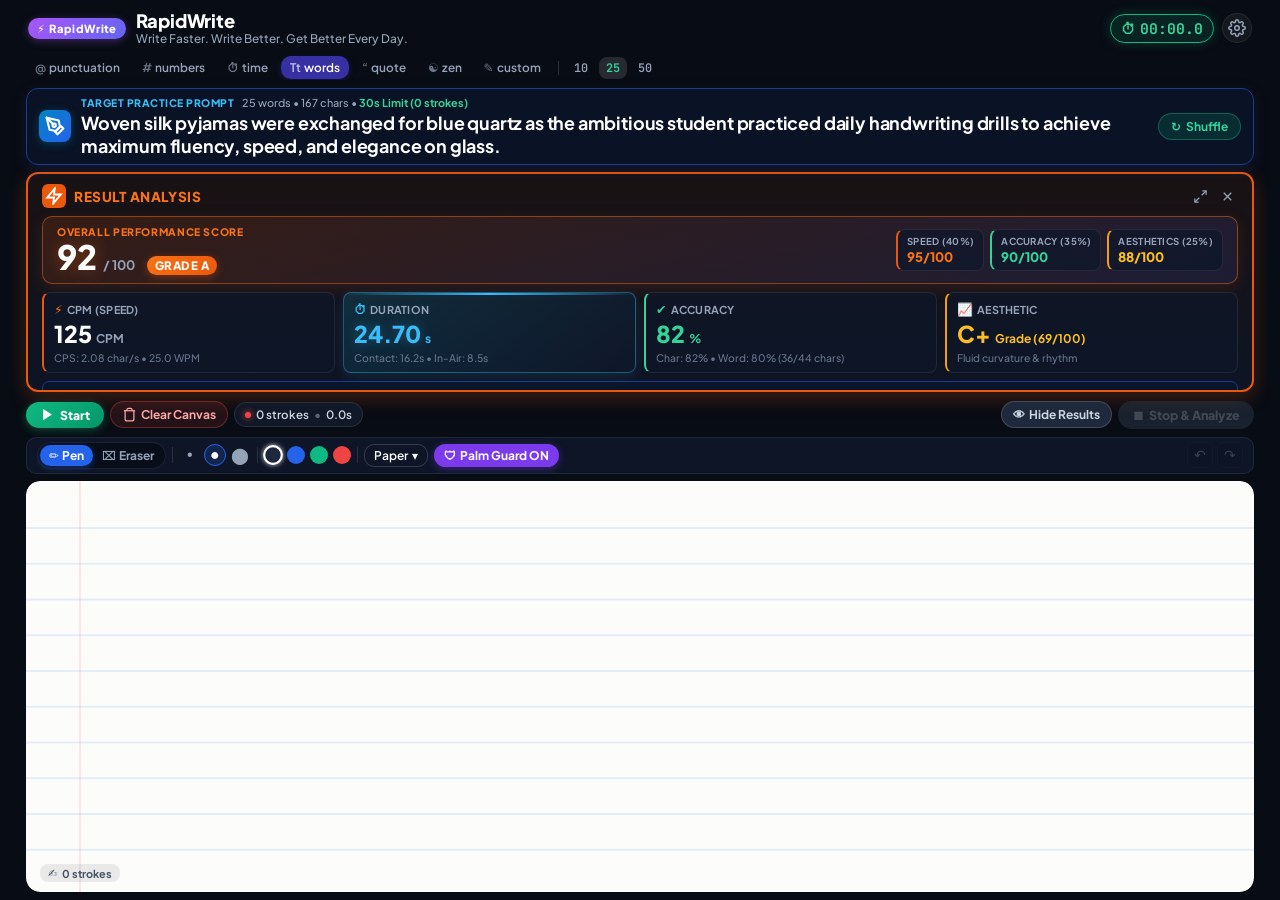
==== commit 3fcb801a: "UI redesign: RapidWrite branding, CPM/CPS metrics, overall performance score, theme customization, a" ====
--- a/web_testing_environment/index.html
+++ b/web_testing_environment/index.html
@@ -3,7 +3,7 @@
 <head>
   <meta charset="UTF-8">
   <meta name="viewport" content="width=device-width, initial-scale=1.0, maximum-scale=5.0, user-scalable=yes, viewport-fit=cover">
-  <title>Stylus Handwriting Evaluator — Rapid Write</title>
+  <title>RapidWrite — Handwriting Evaluator & Speed Trainer</title>
   <link rel="preconnect" href="https://fonts.googleapis.com">
   <link rel="preconnect" href="https://fonts.gstatic.com" crossorigin>
   <link href="https://fonts.googleapis.com/css2?family=Plus+Jakarta+Sans:wght@400;500;600;700;800&family=JetBrains+Mono:wght@400;500;700&display=swap" rel="stylesheet">
@@ -13,16 +13,16 @@
 <body class="dark-theme">
   <div class="app-container">
 
-    <!-- 1. TOP HEADER (Aurora Ink, Title, Live Timer at Top Right, Settings) -->
+    <!-- 1. TOP HEADER (RapidWrite Branding & Motivating Tagline) -->
     <header class="app-header">
       <div class="header-left">
         <div class="badge-aurora">
-          <span class="aurora-sparkle">✦</span>
-          <span>Aurora Ink</span>
+          <span class="aurora-sparkle">⚡</span>
+          <span>RapidWrite</span>
         </div>
         <div class="title-wrap">
-          <h1>Stylus Handwriting Evaluator</h1>
-          <p class="subtitle">Tablet-optimized calligraphy & kinematics assessment</p>
+          <h1>RapidWrite</h1>
+          <p class="subtitle">Write Faster. Write Better. Get Better Every Day.</p>
         </div>
       </div>
 
@@ -115,7 +115,7 @@
       </div>
     </section>
 
-    <!-- 4. STREAMLINED RESULT ANALYSIS CARD (Matching Speaker's Reference) -->
+    <!-- 4. STREAMLINED RESULT ANALYSIS CARD -->
     <section class="result-analysis-card" id="resultAnalysisCard">
       <div class="result-card-header">
         <div class="header-tag-group">
@@ -125,7 +125,6 @@
             </svg>
           </div>
           <h2 class="analysis-title">RESULT ANALYSIS</h2>
-          <span class="engine-badge" id="recognitionEngineBadge">Google Digital Ink (Web Engine)</span>
         </div>
 
         <div class="header-action-group">
@@ -146,19 +145,45 @@
         </div>
       </div>
 
-      <!-- 4 High-Impact Metric Cards: WPM | DURATION | ACCURACY | AESTHETIC -->
+      <!-- OVERALL PERFORMANCE SCORE HERO -->
+      <div class="overall-performance-hero" id="overallPerformanceHero">
+        <div class="overall-score-left">
+          <div class="overall-hero-badge">OVERALL PERFORMANCE SCORE</div>
+          <div class="overall-hero-score-row">
+            <span class="overall-score-big" id="resOverallScore">92</span>
+            <span class="overall-score-max">/ 100</span>
+            <span class="overall-badge-grade" id="resOverallGrade">GRADE A</span>
+          </div>
+        </div>
+        <div class="overall-breakdown-tags">
+          <div class="score-breakdown-chip chip-speed">
+            <span class="chip-label">Speed (40%)</span>
+            <span class="chip-val" id="resSubSpeed">95/100</span>
+          </div>
+          <div class="score-breakdown-chip chip-accuracy">
+            <span class="chip-label">Accuracy (35%)</span>
+            <span class="chip-val" id="resSubAccuracy">90/100</span>
+          </div>
+          <div class="score-breakdown-chip chip-aesthetic">
+            <span class="chip-label">Aesthetics (25%)</span>
+            <span class="chip-val" id="resSubAesthetic">88/100</span>
+          </div>
+        </div>
+      </div>
+
+      <!-- 4 High-Impact Metric Cards: CPM (Speed) | DURATION | ACCURACY | AESTHETIC -->
       <div class="metrics-four-cards">
-        <!-- Metric 1: WPM -->
+        <!-- Metric 1: CPM (Primary Speed Measurement) -->
         <div class="metric-card card-speed">
           <div class="metric-head">
             <span class="icon-stat icon-bolt">⚡</span>
-            <span class="metric-label">WPM</span>
+            <span class="metric-label">CPM (SPEED)</span>
           </div>
           <div class="metric-value-wrap">
-            <span class="metric-big-num" id="resSpeedValue">25.0</span>
-            <span class="metric-unit">WPM</span>
-          </div>
-          <div class="metric-footer-note" id="resSpeedSub">125 CPM</div>
+            <span class="metric-big-num" id="resCpmValue">125</span>
+            <span class="metric-unit">CPM</span>
+          </div>
+          <div class="metric-footer-note" id="resSpeedSub">CPS: 2.08 char/s • 25.0 WPM</div>
         </div>
 
         <!-- Metric 2: DURATION (Grounded Temporal Gating Model) -->
@@ -184,7 +209,7 @@
             <span class="metric-big-num color-green" id="resAccuracyValue">82</span>
             <span class="metric-unit color-green">%</span>
           </div>
-          <div class="metric-footer-note" id="resAccuracySub">36 / 44 characters matched</div>
+          <div class="metric-footer-note" id="resAccuracySub">Char: 82% • Word: 80% (36/44 chars)</div>
         </div>
 
         <!-- Metric 4: Aesthetic -->
@@ -197,7 +222,7 @@
             <span class="metric-big-num color-amber" id="resAestheticGrade">C+</span>
             <span class="metric-unit color-amber" id="resAestheticScore">Grade (69/100)</span>
           </div>
-          <div class="metric-footer-note" id="resAestheticSub">Fluid curvature & rhythm</div>
+          <div class="metric-footer-note" id="resAestheticSub">Fluid curvature &amp; rhythm</div>
         </div>
       </div>
 
@@ -341,12 +366,6 @@
     <main class="notepad-scroll-container" id="notepadScrollContainer">
       <div class="notepad-sheet-frame" id="notepadSheetFrame">
         
-        <!-- Floating Top-Right Badge: Apple Pencil Only (Palm Guard ON) -->
-        <div class="canvas-floating-badge badge-top-right" id="badgeApplePencil">
-          <span class="stylus-dot-icon">✏</span>
-          <span id="lblInputStatus">Apple Pencil Only (Palm Guard ON)</span>
-        </div>
-
         <!-- Floating Bottom-Left Badge: Stroke Counter -->
         <div class="canvas-floating-badge badge-bottom-left" id="badgeStrokeCount">
           <span>✍</span>
@@ -363,39 +382,63 @@
 
   </div>
 
-  <!-- Settings & QR Modal -->
+  <!-- Redesigned Settings & Customization Modal -->
   <div class="modal-overlay hidden" id="settingsModal">
     <div class="modal-card">
       <div class="modal-header">
-        <h3>Studio Settings &amp; Telemetry</h3>
+        <h3>Settings &amp; Preferences</h3>
         <button type="button" class="btn-modal-close" id="btnCloseModal">✕</button>
       </div>
       <div class="modal-body">
-        <div class="setting-item">
-          <div>
-            <strong>Strict Stylus-Only Palm Rejection</strong>
-            <p>Reject all finger touches from drawing (allows vertical touch scrolling)</p>
-          </div>
-          <input type="checkbox" id="chkStrictStylus" checked>
-        </div>
-        <div class="setting-item">
-          <div>
-            <strong>Show Ruled Notebook Lines</strong>
-            <p>Display calibrated writing guidelines on notepad</p>
-          </div>
-          <input type="checkbox" id="chkRuledLines" checked>
-        </div>
-        <div class="setting-item">
-          <div>
-            <strong>Desktop Mouse Debug Drawing</strong>
-            <p>Allow mouse clicks to draw when testing on desktop laptop</p>
-          </div>
-          <input type="checkbox" id="chkMouseDebug" checked>
-        </div>
-        <div class="qr-connection-box">
-          <strong>Connect iPad or Tablet:</strong>
-          <p>Scan to open this live session on your tablet via Cloudflare Tunnel:</p>
-          <img src="qr_code.png" alt="Cloudflare QR Code" class="modal-qr-img">
+        <!-- 1. Theme Customization -->
+        <div class="modal-setting-section">
+          <div class="modal-section-title">THEME CUSTOMIZATION</div>
+          <div class="theme-switch-row">
+            <button type="button" class="theme-select-btn active" id="btnThemeDark" data-theme="dark">
+              <span>🌙</span> Dark Theme
+            </button>
+            <button type="button" class="theme-select-btn" id="btnThemeLight" data-theme="light">
+              <span>☀️</span> Light Theme
+            </button>
+          </div>
+        </div>
+
+        <!-- 2. Handwriting Canvas Settings -->
+        <div class="modal-setting-section">
+          <div class="modal-section-title">HANDWRITING CANVAS</div>
+          <div class="setting-item">
+            <div>
+              <strong>Show Ruled Guidelines</strong>
+              <p>Display calibrated writing guidelines on notepad</p>
+            </div>
+            <input type="checkbox" id="chkRuledLines" checked>
+          </div>
+          <div class="setting-item">
+            <div>
+              <strong>Strict Palm Rejection</strong>
+              <p>Stylus exclusively draws ink; finger touches enable smooth scrolling</p>
+            </div>
+            <input type="checkbox" id="chkStrictStylus" checked>
+          </div>
+        </div>
+
+        <!-- 3. Assessment & Metrics Settings -->
+        <div class="modal-setting-section">
+          <div class="modal-section-title">ASSESSMENT &amp; METRICS</div>
+          <div class="setting-item">
+            <div>
+              <strong>Show Performance Results</strong>
+              <p>Display full speed, accuracy and aesthetics breakdown after submission</p>
+            </div>
+            <input type="checkbox" id="chkShowMetrics" checked>
+          </div>
+          <div class="setting-item">
+            <div>
+              <strong>Prompt Countdown Timer</strong>
+              <p>Enforce fixed sentence display duration before prompt vanishes</p>
+            </div>
+            <input type="checkbox" id="chkCountdownTimer" checked>
+          </div>
         </div>
       </div>
     </div>
--- a/web_testing_environment/style.css
+++ b/web_testing_environment/style.css
@@ -504,6 +504,119 @@
   background: rgba(255, 255, 255, 0.08);
 }
 
+/* ================= OVERALL PERFORMANCE SCORE HERO ================= */
+.overall-performance-hero {
+  background: linear-gradient(135deg, rgba(234, 88, 12, 0.15) 0%, rgba(99, 102, 241, 0.12) 100%);
+  border: 1.5px solid rgba(249, 115, 22, 0.45);
+  border-radius: 10px;
+  padding: 8px 14px;
+  display: flex;
+  align-items: center;
+  justify-content: space-between;
+  gap: 12px;
+  box-shadow: 0 4px 16px rgba(234, 88, 12, 0.15);
+}
+
+.overall-score-left {
+  display: flex;
+  flex-direction: column;
+  gap: 2px;
+}
+
+.overall-hero-badge {
+  font-size: 0.65rem;
+  font-weight: 800;
+  color: var(--accent-orange-bright);
+  letter-spacing: 0.06em;
+}
+
+.overall-hero-score-row {
+  display: flex;
+  align-items: baseline;
+  gap: 6px;
+}
+
+.overall-score-big {
+  font-family: var(--font-main);
+  font-size: clamp(1.6rem, 2.8vw, 2.1rem);
+  font-weight: 900;
+  color: #ffffff;
+  line-height: 1;
+  text-shadow: 0 0 16px rgba(249, 115, 22, 0.4);
+}
+
+.overall-score-max {
+  font-size: 0.82rem;
+  font-weight: 700;
+  color: var(--text-secondary);
+}
+
+.overall-badge-grade {
+  background: linear-gradient(135deg, #f97316 0%, #ea580c 100%);
+  color: #ffffff;
+  font-size: 0.72rem;
+  font-weight: 800;
+  padding: 2px 8px;
+  border-radius: 12px;
+  letter-spacing: 0.04em;
+  margin-left: 6px;
+  box-shadow: 0 2px 8px rgba(234, 88, 12, 0.4);
+}
+
+.overall-breakdown-tags {
+  display: flex;
+  align-items: center;
+  gap: 6px;
+  flex-wrap: wrap;
+}
+
+.score-breakdown-chip {
+  background: rgba(15, 23, 42, 0.75);
+  border: 1px solid var(--border-subtle);
+  border-radius: 8px;
+  padding: 5px 9px;
+  display: flex;
+  flex-direction: column;
+  align-items: flex-start;
+  gap: 1px;
+}
+
+.score-breakdown-chip .chip-label {
+  font-size: 0.6rem;
+  font-weight: 700;
+  color: var(--text-secondary);
+  text-transform: uppercase;
+  letter-spacing: 0.03em;
+}
+
+.score-breakdown-chip .chip-val {
+  font-family: var(--font-main);
+  font-size: 0.82rem;
+  font-weight: 800;
+  color: #ffffff;
+}
+
+.chip-speed {
+  border-left: 2px solid var(--accent-orange);
+}
+.chip-speed .chip-val {
+  color: var(--accent-orange-bright);
+}
+
+.chip-accuracy {
+  border-left: 2px solid var(--accent-green-bright);
+}
+.chip-accuracy .chip-val {
+  color: var(--accent-green-bright);
+}
+
+.chip-aesthetic {
+  border-left: 2px solid var(--accent-amber);
+}
+.chip-aesthetic .chip-val {
+  color: #fbbf24;
+}
+
 .metrics-three-cards,
 .metrics-four-cards {
   display: grid;
@@ -1257,30 +1370,61 @@
   cursor: pointer;
 }
 
-.qr-connection-box {
-  background: rgba(255, 255, 255, 0.04);
-  border-radius: 10px;
-  padding: 10px;
-  text-align: center;
-}
-
-.qr-connection-box strong {
-  color: #ffffff;
-  font-size: 0.8rem;
-}
-
-.qr-connection-box p {
+.modal-setting-section {
+  display: flex;
+  flex-direction: column;
+  gap: 6px;
+  padding-bottom: 8px;
+  border-bottom: 1px solid rgba(255, 255, 255, 0.08);
+}
+
+.modal-setting-section:last-child {
+  border-bottom: none;
+  padding-bottom: 0;
+}
+
+.modal-section-title {
   font-size: 0.68rem;
+  font-weight: 800;
+  color: var(--accent-cyan);
+  letter-spacing: 0.05em;
+  margin-top: 2px;
+}
+
+.theme-switch-row {
+  display: flex;
+  gap: 8px;
+  margin-top: 2px;
+}
+
+.theme-select-btn {
+  flex: 1;
+  display: flex;
+  align-items: center;
+  justify-content: center;
+  gap: 6px;
+  background: rgba(255, 255, 255, 0.05);
+  border: 1px solid var(--border-medium);
   color: var(--text-secondary);
-  margin: 2px 0 6px 0;
-}
-
-.modal-qr-img {
-  width: 140px;
-  height: 140px;
-  border-radius: 6px;
-  background: #ffffff;
-  padding: 4px;
+  font-family: var(--font-main);
+  font-size: 0.78rem;
+  font-weight: 700;
+  padding: 8px 12px;
+  border-radius: 8px;
+  cursor: pointer;
+  transition: all 0.2s ease;
+}
+
+.theme-select-btn:hover {
+  background: rgba(255, 255, 255, 0.1);
+  color: var(--text-white);
+}
+
+.theme-select-btn.active {
+  background: var(--accent-blue);
+  color: #ffffff;
+  border-color: var(--accent-blue);
+  box-shadow: 0 2px 10px rgba(37, 99, 235, 0.4);
 }
 
 .toast-container {
@@ -1332,3 +1476,146 @@
     padding: 4px 8px;
   }
 }
+
+/* ================= LIGHT THEME SUPPORT ================= */
+body.light-theme {
+  --bg-app: #f1f5f9;
+  --bg-card: #ffffff;
+  --bg-card-hover: #f8fafc;
+  --bg-elevated: #e2e8f0;
+  --border-subtle: rgba(0, 0, 0, 0.08);
+  --border-medium: rgba(0, 0, 0, 0.14);
+
+  --text-white: #0f172a;
+  --text-primary: #1e293b;
+  --text-secondary: #475569;
+  --text-muted: #64748b;
+}
+
+body.light-theme .app-header {
+  border-bottom: 1px solid var(--border-subtle);
+}
+
+body.light-theme .target-prompt-card {
+  background: #ffffff;
+  border-color: #cbd5e1;
+  box-shadow: 0 2px 8px rgba(0, 0, 0, 0.05);
+}
+
+body.light-theme .prompt-sentence-display {
+  color: #0f172a;
+}
+
+body.light-theme .category-nav-bar {
+  background: #ffffff;
+  border: 1px solid #e2e8f0;
+  border-radius: 8px;
+  padding: 4px 8px;
+}
+
+body.light-theme .cat-pill {
+  color: #475569;
+}
+
+body.light-theme .cat-pill.active {
+  background: #2563eb;
+  color: #ffffff;
+}
+
+body.light-theme .len-pill {
+  color: #475569;
+  border-color: #cbd5e1;
+}
+
+body.light-theme .len-pill.active {
+  background: #2563eb;
+  color: #ffffff;
+  border-color: #2563eb;
+}
+
+body.light-theme .canvas-toolbar {
+  background: #ffffff;
+  border: 1px solid #e2e8f0;
+  border-radius: 10px;
+}
+
+body.light-theme .canvas-action-bar {
+  background: #ffffff;
+  border: 1px solid #e2e8f0;
+  border-radius: 10px;
+  padding: 4px 10px;
+}
+
+body.light-theme .notepad-sheet-frame {
+  background-color: #ffffff;
+  border: 1px solid #e2e8f0;
+  box-shadow: 0 4px 14px rgba(0, 0, 0, 0.06);
+}
+
+body.light-theme .result-analysis-card {
+  background: linear-gradient(180deg, rgba(254, 243, 199, 0.4) 0%, #ffffff 100%);
+  border-color: #f97316;
+  box-shadow: 0 6px 20px rgba(234, 88, 12, 0.12);
+}
+
+body.light-theme .overall-performance-hero {
+  background: linear-gradient(135deg, rgba(254, 215, 170, 0.4) 0%, rgba(224, 231, 255, 0.4) 100%);
+  border-color: rgba(249, 115, 22, 0.35);
+}
+
+body.light-theme .overall-score-big {
+  color: #0f172a;
+}
+
+body.light-theme .score-breakdown-chip {
+  background: #ffffff;
+  border-color: #cbd5e1;
+}
+
+body.light-theme .metric-card {
+  background: #ffffff;
+  border-color: #e2e8f0;
+  box-shadow: 0 2px 6px rgba(0, 0, 0, 0.04);
+}
+
+body.light-theme .metric-card.card-duration {
+  background: linear-gradient(145deg, rgba(224, 242, 254, 0.6) 0%, #ffffff 100%);
+  border-color: rgba(56, 189, 248, 0.5);
+}
+
+body.light-theme .recognized-text-bar {
+  background: #f8fafc;
+  border-color: #cbd5e1;
+  color: #1e293b;
+}
+
+body.light-theme .modal-card {
+  background: #ffffff;
+  border-color: #cbd5e1;
+  box-shadow: 0 20px 40px rgba(0, 0, 0, 0.15);
+}
+
+body.light-theme .modal-header h3,
+body.light-theme .setting-item strong {
+  color: #0f172a;
+}
+
+body.light-theme .setting-item {
+  border-bottom: 1px solid #f1f5f9;
+}
+
+body.light-theme .modal-setting-section {
+  border-bottom: 1px solid #f1f5f9;
+}
+
+body.light-theme .theme-select-btn {
+  background: #f8fafc;
+  border-color: #cbd5e1;
+  color: #475569;
+}
+
+body.light-theme .theme-select-btn.active {
+  background: #2563eb;
+  color: #ffffff;
+  border-color: #2563eb;
+}
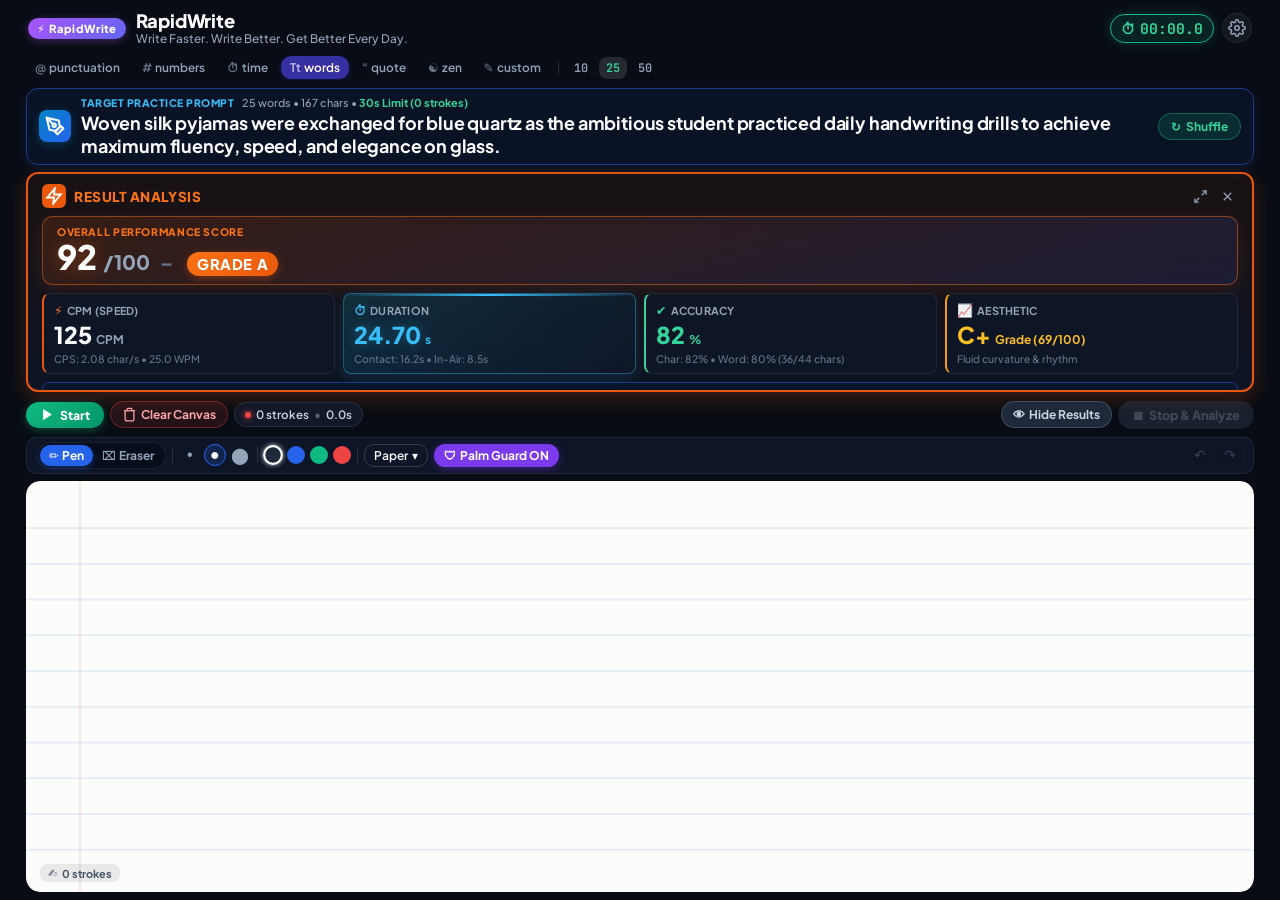
==== commit cbb1fad1: "UI tweak: display only prominent Overall Performance Score (score/100 - Grade) without breakdown chi" ====
--- a/web_testing_environment/index.html
+++ b/web_testing_environment/index.html
@@ -150,23 +150,9 @@
         <div class="overall-score-left">
           <div class="overall-hero-badge">OVERALL PERFORMANCE SCORE</div>
           <div class="overall-hero-score-row">
-            <span class="overall-score-big" id="resOverallScore">92</span>
-            <span class="overall-score-max">/ 100</span>
+            <span class="overall-score-big" id="resOverallScore">92</span><span class="overall-score-max">/100</span>
+            <span class="overall-score-sep">–</span>
             <span class="overall-badge-grade" id="resOverallGrade">GRADE A</span>
-          </div>
-        </div>
-        <div class="overall-breakdown-tags">
-          <div class="score-breakdown-chip chip-speed">
-            <span class="chip-label">Speed (40%)</span>
-            <span class="chip-val" id="resSubSpeed">95/100</span>
-          </div>
-          <div class="score-breakdown-chip chip-accuracy">
-            <span class="chip-label">Accuracy (35%)</span>
-            <span class="chip-val" id="resSubAccuracy">90/100</span>
-          </div>
-          <div class="score-breakdown-chip chip-aesthetic">
-            <span class="chip-label">Aesthetics (25%)</span>
-            <span class="chip-val" id="resSubAesthetic">88/100</span>
           </div>
         </div>
       </div>
--- a/web_testing_environment/style.css
+++ b/web_testing_environment/style.css
@@ -546,20 +546,27 @@
 }
 
 .overall-score-max {
-  font-size: 0.82rem;
+  font-size: clamp(1rem, 1.6vw, 1.25rem);
+  font-weight: 800;
+  color: var(--text-secondary);
+}
+
+.overall-score-sep {
+  font-size: clamp(1rem, 1.6vw, 1.25rem);
   font-weight: 700;
-  color: var(--text-secondary);
+  color: var(--text-muted);
+  margin: 0 4px;
 }
 
 .overall-badge-grade {
   background: linear-gradient(135deg, #f97316 0%, #ea580c 100%);
   color: #ffffff;
-  font-size: 0.72rem;
+  font-size: clamp(0.78rem, 1.2vw, 0.92rem);
   font-weight: 800;
-  padding: 2px 8px;
+  padding: 3px 10px;
   border-radius: 12px;
   letter-spacing: 0.04em;
-  margin-left: 6px;
+  margin-left: 4px;
   box-shadow: 0 2px 8px rgba(234, 88, 12, 0.4);
 }
 
